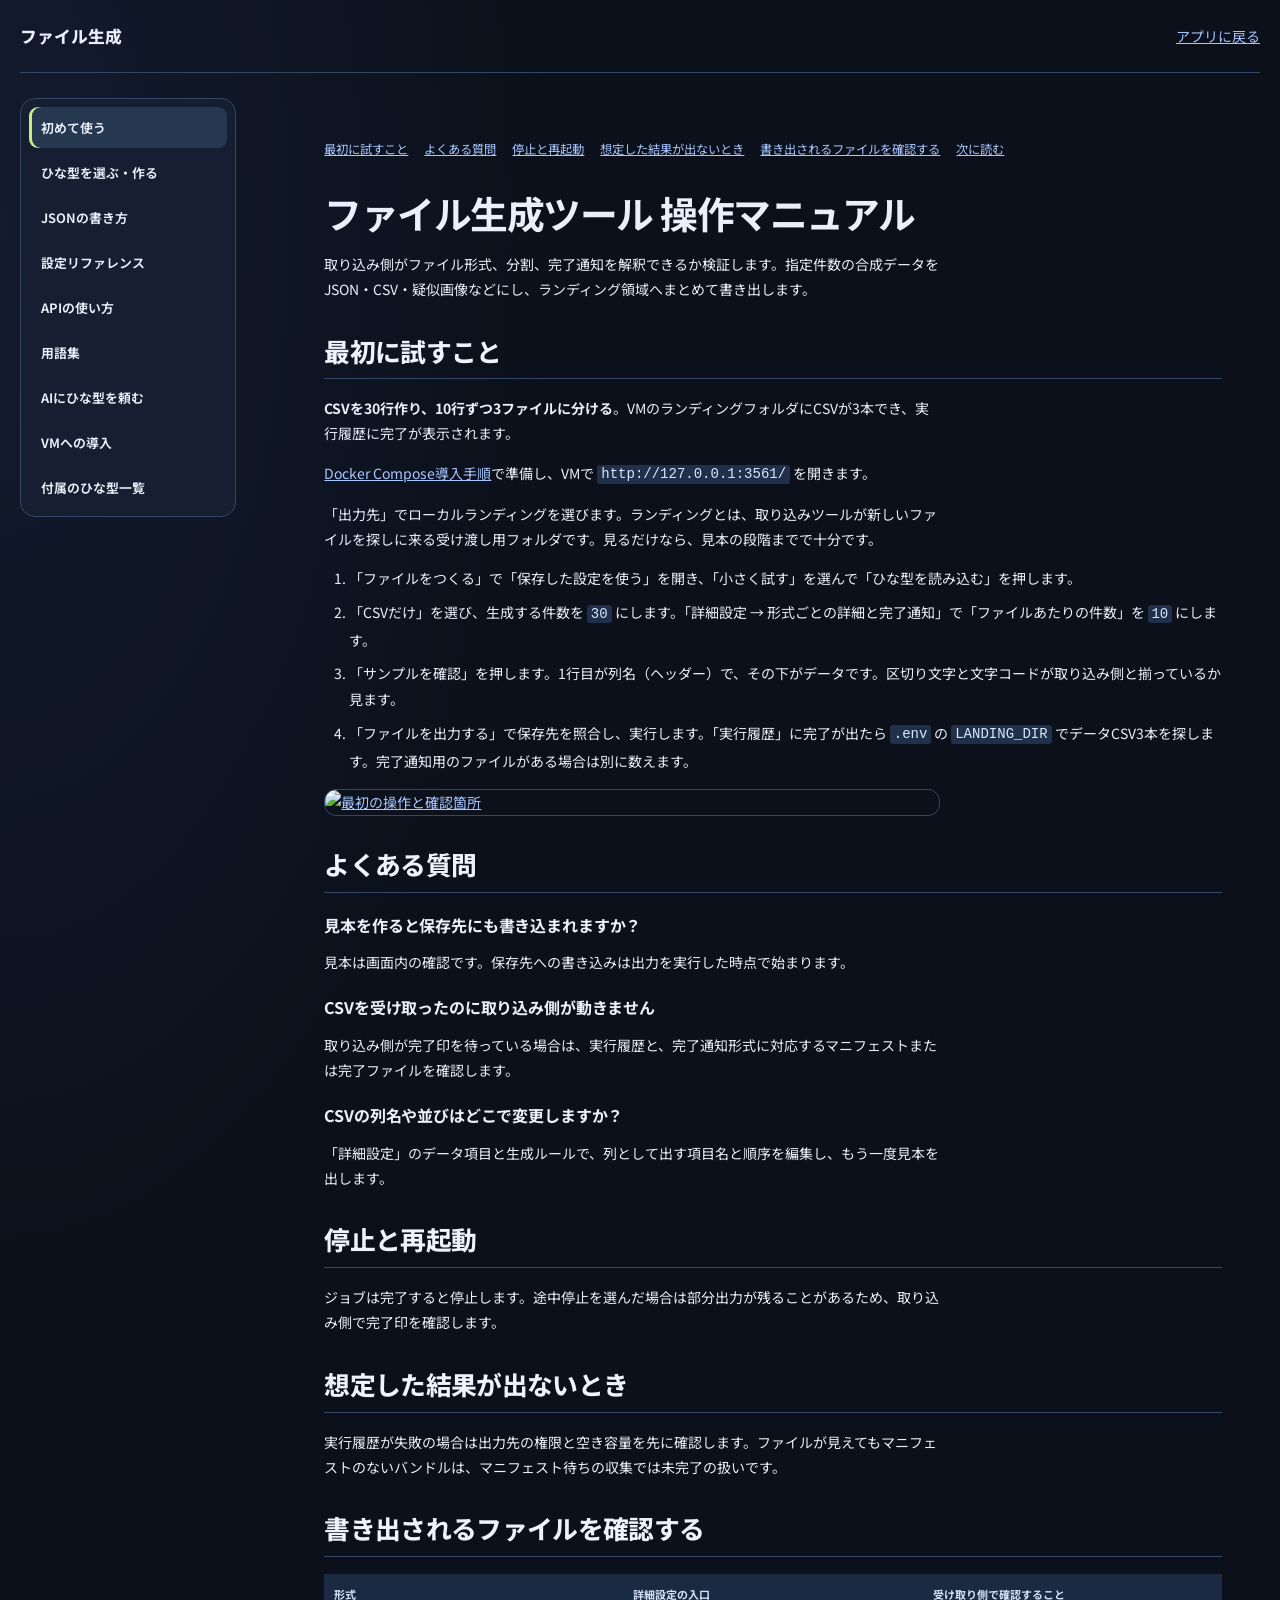
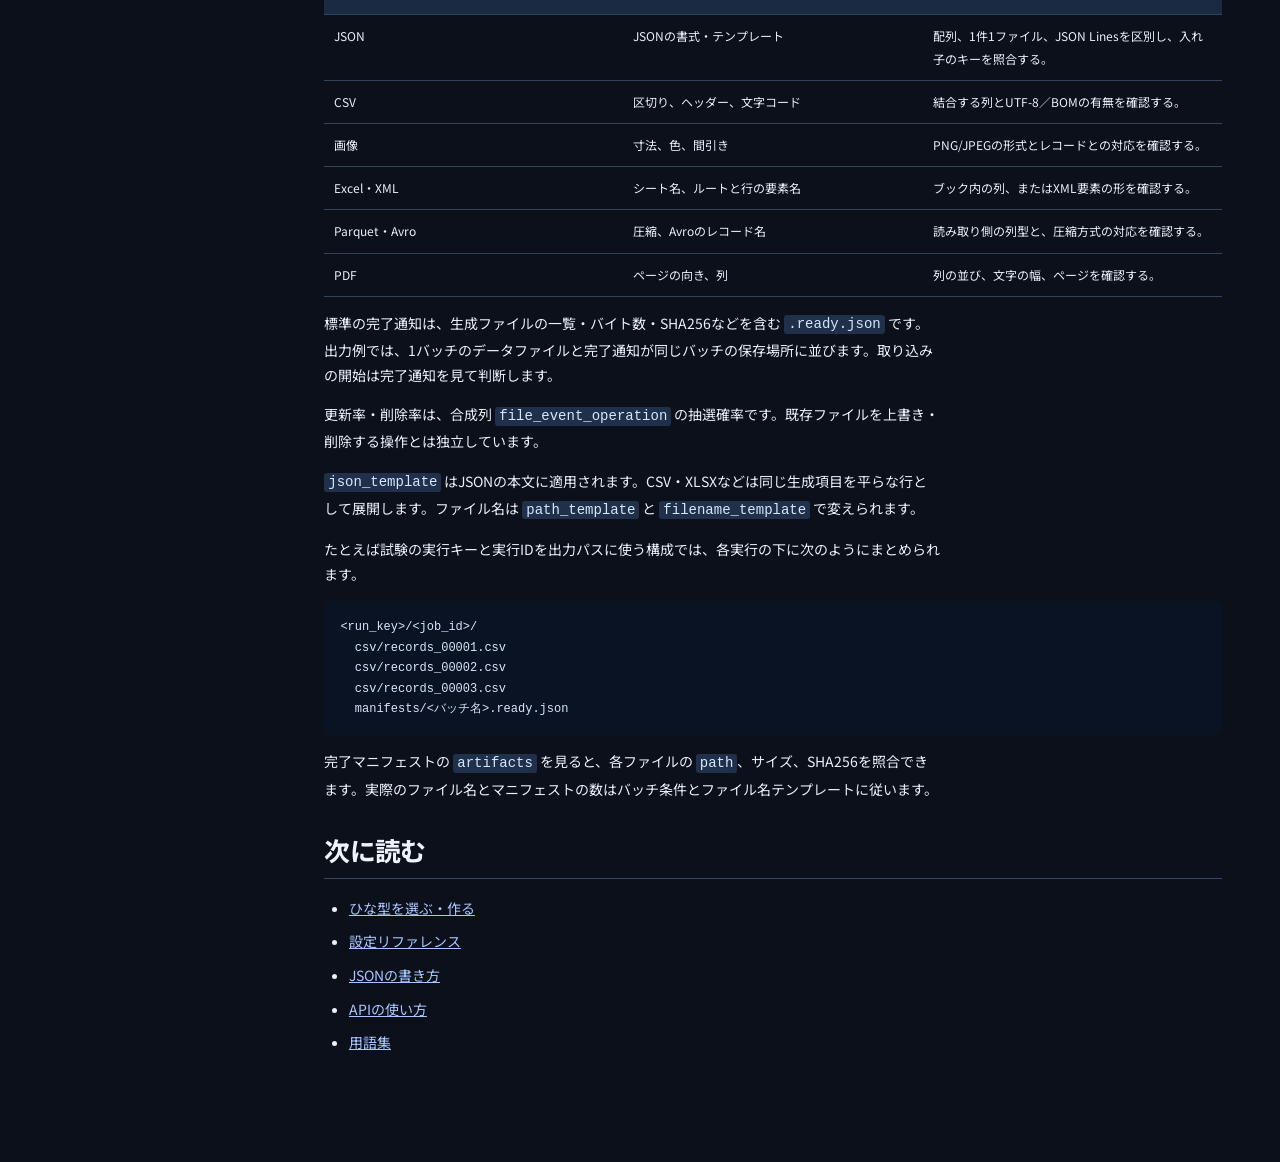
==== docs/help-site/index.html @ 58db609e "Improve product documentation, validation and operations" ====
<!doctype html>
<html lang="ja">
<head>
  <meta charset="utf-8">
  <meta name="viewport" content="width=device-width, initial-scale=1">
  <title>初めて使う | ファイル生成</title>
  <link rel="stylesheet" href="/static/style.css">
  <link rel="stylesheet" href="/static/help.css">
  <script src="/static/help.js" defer></script>
</head>
<body class="help-page">
  <a class="help-skip" href="#help-content">本文へ移動</a>
  <div class="help-top">
    <a class="help-home" href="/">ファイル生成</a>
    <a href="/">アプリに戻る</a>
  </div>
  <div class="help-layout">
    <nav class="help-nav" aria-label="ヘルプ"><a href="/help/index.html" aria-current="page">初めて使う</a><a href="/help/presets.html">ひな型を選ぶ・作る</a><a href="/help/templates.html">JSONの書き方</a><a href="/help/settings.html">設定リファレンス</a><a href="/help/api.html">APIの使い方</a><a href="/help/glossary.html">用語集</a><a href="/help/ai.html">AIにひな型を頼む</a><a href="/help/install.html">VMへの導入</a><a href="/help/catalog.html">付属のひな型一覧</a></nav>
    <main class="help-content" id="help-content">
      <nav class="help-outline" aria-label="このページ"><a href="#最初に試すこと">最初に試すこと</a><a href="#よくある質問">よくある質問</a><a href="#停止と再起動">停止と再起動</a><a href="#想定した結果が出ないとき">想定した結果が出ないとき</a><a href="#書き出されるファイルを確認する">書き出されるファイルを確認する</a><a href="#次に読む">次に読む</a></nav>
      <article><h1>ファイル生成ツール 操作マニュアル</h1>
<p>取り込み側がファイル形式、分割、完了通知を解釈できるか検証します。指定件数の合成データをJSON・CSV・疑似画像などにし、ランディング領域へまとめて書き出します。</p>
<h2 id="最初に試すこと">最初に試すこと</h2>
<p><strong>CSVを30行作り、10行ずつ3ファイルに分ける</strong>。VMのランディングフォルダにCSVが3本でき、実行履歴に完了が表示されます。</p>
<p><a href="/help/install.html">Docker Compose導入手順</a>で準備し、VMで <code>http://127.0.0.1:3561/</code> を開きます。</p>
<p>「出力先」でローカルランディングを選びます。ランディングとは、取り込みツールが新しいファイルを探しに来る受け渡し用フォルダです。見るだけなら、見本の段階までで十分です。</p>
<ol>
<li>「ファイルをつくる」で「保存した設定を使う」を開き、「小さく試す」を選んで「ひな型を読み込む」を押します。</li>
<li>「CSVだけ」を選び、生成する件数を <code>30</code> にします。「詳細設定 → 形式ごとの詳細と完了通知」で「ファイルあたりの件数」を <code>10</code> にします。</li>
<li>「サンプルを確認」を押します。1行目が列名（ヘッダー）で、その下がデータです。区切り文字と文字コードが取り込み側と揃っているか見ます。</li>
<li>「ファイルを出力する」で保存先を照合し、実行します。「実行履歴」に完了が出たら <code>.env</code> の <code>LANDING_DIR</code> でデータCSV3本を探します。完了通知用のファイルがある場合は別に数えます。</li>
</ol>
<p><a href="/help/images/operation-guide.png"><img src="/help/images/operation-guide.png" alt="最初の操作と確認箇所" loading="lazy" /></a></p>
<h2 id="よくある質問">よくある質問</h2>
<h3 id="見本を作ると保存先にも書き込まれますか">見本を作ると保存先にも書き込まれますか？</h3>
<p>見本は画面内の確認です。保存先への書き込みは出力を実行した時点で始まります。</p>
<h3 id="csvを受け取ったのに取り込み側が動きません">CSVを受け取ったのに取り込み側が動きません</h3>
<p>取り込み側が完了印を待っている場合は、実行履歴と、完了通知形式に対応するマニフェストまたは完了ファイルを確認します。</p>
<h3 id="csvの列名や並びはどこで変更しますか">CSVの列名や並びはどこで変更しますか？</h3>
<p>「詳細設定」のデータ項目と生成ルールで、列として出す項目名と順序を編集し、もう一度見本を出します。</p>
<h2 id="停止と再起動">停止と再起動</h2>
<p>ジョブは完了すると停止します。途中停止を選んだ場合は部分出力が残ることがあるため、取り込み側で完了印を確認します。</p>
<h2 id="想定した結果が出ないとき">想定した結果が出ないとき</h2>
<p>実行履歴が失敗の場合は出力先の権限と空き容量を先に確認します。ファイルが見えてもマニフェストのないバンドルは、マニフェスト待ちの収集では未完了の扱いです。</p>
<h2 id="書き出されるファイルを確認する">書き出されるファイルを確認する</h2>
<table>
<thead>
<tr>
<th>形式</th>
<th>詳細設定の入口</th>
<th>受け取り側で確認すること</th>
</tr>
</thead>
<tbody>
<tr>
<td>JSON</td>
<td>JSONの書式・テンプレート</td>
<td>配列、1件1ファイル、JSON Linesを区別し、入れ子のキーを照合する。</td>
</tr>
<tr>
<td>CSV</td>
<td>区切り、ヘッダー、文字コード</td>
<td>結合する列とUTF-8／BOMの有無を確認する。</td>
</tr>
<tr>
<td>画像</td>
<td>寸法、色、間引き</td>
<td>PNG/JPEGの形式とレコードとの対応を確認する。</td>
</tr>
<tr>
<td>Excel・XML</td>
<td>シート名、ルートと行の要素名</td>
<td>ブック内の列、またはXML要素の形を確認する。</td>
</tr>
<tr>
<td>Parquet・Avro</td>
<td>圧縮、Avroのレコード名</td>
<td>読み取り側の列型と、圧縮方式の対応を確認する。</td>
</tr>
<tr>
<td>PDF</td>
<td>ページの向き、列</td>
<td>列の並び、文字の幅、ページを確認する。</td>
</tr>
</tbody>
</table>
<p>標準の完了通知は、生成ファイルの一覧・バイト数・SHA256などを含む <code>.ready.json</code> です。出力例では、1バッチのデータファイルと完了通知が同じバッチの保存場所に並びます。取り込みの開始は完了通知を見て判断します。</p>
<p>更新率・削除率は、合成列 <code>file_event_operation</code> の抽選確率です。既存ファイルを上書き・削除する操作とは独立しています。</p>
<p><code>json_template</code> はJSONの本文に適用されます。CSV・XLSXなどは同じ生成項目を平らな行として展開します。ファイル名は <code>path_template</code> と <code>filename_template</code> で変えられます。</p>
<p>たとえば試験の実行キーと実行IDを出力パスに使う構成では、各実行の下に次のようにまとめられます。</p>
<pre><code class="language-text">&lt;run_key&gt;/&lt;job_id&gt;/
  csv/records_00001.csv
  csv/records_00002.csv
  csv/records_00003.csv
  manifests/&lt;バッチ名&gt;.ready.json
</code></pre>
<p>完了マニフェストの <code>artifacts</code> を見ると、各ファイルの <code>path</code>、サイズ、SHA256を照合できます。実際のファイル名とマニフェストの数はバッチ条件とファイル名テンプレートに従います。</p>
<h2 id="次に読む">次に読む</h2>
<ul>
<li><a href="/help/presets.html">ひな型を選ぶ・作る</a></li>
<li><a href="/help/settings.html">設定リファレンス</a></li>
<li><a href="/help/templates.html">JSONの書き方</a></li>
<li><a href="/help/api.html">APIの使い方</a></li>
<li><a href="/help/glossary.html">用語集</a></li>
</ul>
</article>
    </main>
  </div>
</body>
</html>
---- static/style.css ----
@font-face {
  font-family: "Noto Sans JP";
  src: url("/static/fonts/noto-sans-jp-all.woff2") format("woff2");
  font-style: normal;
  font-weight: 100 900;
  font-display: swap;
}
@font-face {
  font-family: "Noto Sans JP";
  src: url("/static/fonts/noto-sans-jp-ui.woff2") format("woff2");
  font-style: normal;
  font-weight: 100 900;
  font-display: swap;
  unicode-range: U+0020-007E, U+00B5, U+00B7, U+00D7, U+2014, U+2026, U+2191-2193, U+3000-303F, U+3041-3096, U+3099-30FF, U+4E00, U+4E07, U+4E09-4E0B, U+4E0D-4E0E, U+4E21, U+4E26, U+4E2D, U+4E38, U+4E3B, U+4E71, U+4E86, U+4E88, U+4E8B-4E8C, U+4E92, U+4EA4, U+4EBA, U+4ECA, U+4ED5-4ED6, U+4ED8, U+4EE3, U+4EE5, U+4EEE, U+4EF6, U+4EFB, U+4F11, U+4F1D, U+4F34, U+4F3C, U+4F4D-4F4E, U+4F53, U+4F55, U+4F59, U+4F5C, U+4F7F, U+4F8B, U+4F9B, U+4F9D, U+4FA1, U+4FC2, U+4FDD, U+4FE1, U+500B, U+500D, U+5019, U+5024, U+504F, U+505C, U+5065, U+5074, U+507D, U+5099, U+50B7, U+50BE, U+50CD, U+50CF, U+5104, U+512A, U+5143, U+5148, U+5165, U+5168, U+516C, U+5171, U+5177, U+5185, U+518D, U+5199, U+51AA, U+51E6, U+51FA, U+5206-5207, U+5217, U+521D, U+5224-5225, U+5229, U+5230, U+5236, U+523B, U+5247, U+524A, U+524D, U+526F, U+5272, U+529B, U+529F-52A0, U+52A9, U+52B9, U+52D5, U+52D9, U+52DD, U+5305, U+5316, U+533A, U+533F, U+534A, U+5354, U+5358, U+5370, U+5373, U+5378, U+539F, U+53B3, U+53BB, U+53C2, U+53CA, U+53CD-53CE, U+53D6-53D7, U+53E3-53E4, U+53EF-53F0, U+53F3, U+53F7, U+5404, U+5408, U+540C-540D, U+5411, U+5426, U+542B, U+544A, U+5468, U+5473, U+547C-547D, U+548C, U+54C1, U+554F, U+5668, U+56DB, U+56DE, U+56F2-56F3, U+56FA, U+5727-5728, U+5730, U+5747, U+5766, U+578B, U+57CB, U+57DF, U+57FA, U+5831, U+5834, U+5883, U+5897, U+58CA, U+58F2, U+5909, U+5916, U+591A, U+5927, U+5931, U+5951, U+5968, U+59A5, U+59A8, U+59CB, U+59D4, U+5B50, U+5B57-5B58, U+5B88-5B89, U+5B8C, U+5B9A-5B9B, U+5B9F, U+5BA3, U+5BB3, U+5BB9, U+5BC4, U+5BC6, U+5BF8, U+5BFE-5BFF, U+5C02, U+5C0A, U+5C0E-5C0F, U+5C11, U+5C3E, U+5C4A, U+5C55, U+5C5E, U+5C64-5C65, U+5C90, U+5D29, U+5DE1, U+5DE5-5DE6, U+5DE8, U+5DEE, U+5DF1, U+5DFB, U+5E03, U+5E0C, U+5E2F-5E30, U+5E38, U+5E45, U+5E73-5E74, U+5E8F, U+5E95, U+5EA6-5EA7, U+5EAB, U+5EC3, U+5EF6, U+5F0F, U+5F15, U+5F27, U+5F35, U+5F37, U+5F53, U+5F62, U+5F71, U+5F85, U+5F8C, U+5F90, U+5F93, U+5F97, U+5FA1, U+5FA9, U+5FC3, U+5FC5, U+5FDC, U+6027, U+60C5, U+60F3, U+610F, U+614B, U+61B6, U+6210, U+623B, U+6240, U+624B, U+6271, U+627F-6280, U+6291, U+6295, U+6298, U+629E, U+62BC-62BD, U+62C5, U+62D2, U+62E0-62E1, U+62EC, U+6301, U+6307, U+6319, U+632F, U+633F, U+6357, U+6368, U+6392, U+639B, U+63A1-63A2, U+63A5, U+63A8, U+63C3, U+63CF-63D0, U+63DB, U+63E1, U+63F4, U+640D, U+643A, U+6442, U+64CD, U+64EC, U+652F, U+6539, U+653E, U+6557, U+6563, U+6570, U+6574, U+6587, U+659C, U+65AD, U+65B0, U+65B9, U+65BD, U+65E2, U+65E5, U+65E7, U+6607, U+660E, U+6620, U+6642, U+666F, U+6697, U+66F4, U+66F8, U+66FF-6700, U+6709, U+671B, U+671F, U+672A-672C, U+675F, U+6761, U+6765, U+6790, U+679A, U+679C, U+67A0, U+67B6, U+67FB, U+6821, U+683C, U+6841, U+6848, U+68B1, U+68DA, U+691C, U+696D, U+69CB, U+69D8, U+6A19, U+6A21, U+6A29-6A2A, U+6A5F, U+6B04, U+6B20-6B21, U+6B62-6B63, U+6B69, U+6B74, U+6B8A-6B8B, U+6BB5, U+6BCD-6BCE, U+6BD4, U+6C0F, U+6C17, U+6C38, U+6C42, U+6C4E, U+6C7A, U+6CBF, U+6CC1, U+6CD5, U+6CE2, U+6CE8, U+6D3E, U+6D41, U+6D6E, U+6D88, U+6DF1, U+6DF7, U+6DFB, U+6E08-6E09, U+6E21, U+6E29, U+6E2C, U+6E80, U+6E90, U+6E96, U+6EDE, U+6F0F, U+6F14, U+70B9, U+7121, U+7167, U+71B1, U+7247-7248, U+7269, U+7279, U+72B6, U+72EC, U+7336, U+7387, U+73FE, U+7406, U+74B0, U+751F, U+7523, U+7528, U+7531, U+753B, U+754C, U+7559, U+7565, U+756A, U+7570, U+758E, U+7591, U+767A-767B, U+767D, U+7684, U+76BF, U+76E3-76E4, U+76EE, U+76F4, U+76F8, U+76FE, U+7701, U+771F, U+7740, U+77AC, U+77DB, U+77E5, U+77ED, U+7834, U+78BA, U+793A, U+7968, U+7981, U+79D2, U+79D8, U+79F0, U+79FB, U+7A0B, U+7A0E, U+7A2E, U+7A3C, U+7A4D, U+7A7A, U+7A81, U+7A93, U+7ACB, U+7AEF, U+7AF6, U+7B26, U+7B2C, U+7B49, U+7B54, U+7B87, U+7B97, U+7BA1, U+7BC0, U+7BC4, U+7BC9, U+7C21, U+7C8B, U+7C92, U+7CBE, U+7CFB, U+7D04, U+7D0B, U+7D0D, U+7D14, U+7D20, U+7D22, U+7D2F-7D30, U+7D42, U+7D44, U+7D4C, U+7D50, U+7D5E, U+7D61, U+7D71, U+7D76, U+7D99-7D9A, U+7DAD, U+7DCF, U+7DD2, U+7DDA, U+7DE8-7DE9, U+7E1B, U+7E26, U+7E2E, U+7E3E, U+7E70, U+7F6E, U+7F72, U+7FA4, U+7FA9, U+8005, U+80A2, U+80CC, U+80FD, U+8108, U+81EA, U+81F4, U+822C, U+826F, U+8272, U+82F1, U+8377, U+843D, U+884C, U+8853, U+885D, U+8868, U+88C5, U+88D5, U+88DC, U+88FD, U+8907, U+8981, U+898B, U+898F, U+8996, U+89A7, U+89AA, U+89B3, U+89E3, U+89E6, U+8A00, U+8A08, U+8A18, U+8A2D, U+8A31, U+8A33, U+8A3C, U+8A55, U+8A66, U+8A70, U+8A72-8A73, U+8A8D, U+8A9E, U+8AA4, U+8AAC-8AAD, U+8ABF, U+8ACB, U+8AD6, U+8B58, U+8B66, U+8B72, U+8B77, U+8C61, U+8CA0, U+8CA8, U+8CB8, U+8CBC, U+8CC7, U+8CEA, U+8CFC, U+8D64, U+8D70, U+8D77, U+8D85, U+8D8A, U+8DB3, U+8DE1, U+8DEF, U+8EE2, U+8EF8, U+8EFD, U+8F03, U+8F09, U+8F9E, U+8FBA, U+8FBC, U+8FBF, U+8FC2, U+8FD1, U+8FD4, U+8FF0, U+8FFD, U+9001, U+9006, U+9010, U+9014, U+901A, U+901F-9020, U+9023, U+9032, U+9045, U+904E, U+9054-9055, U+9069, U+9077-9078, U+907F, U+90E8, U+914D, U+91C8, U+91CD, U+91CF, U+91D1, U+91DD, U+9332, U+9375, U+9396, U+9577, U+9580, U+9589, U+958B, U+9593, U+95A2, U+95B2, U+95BE, U+9632, U+964D, U+9650, U+9664-9665, U+968E, U+9694, U+969B-969C, U+96A0, U+96A3, U+96C6, U+96E2, U+9732, U+9752, U+9759, U+975E, U+9762, U+97FF, U+9805-9806, U+9808, U+9818, U+982D, U+983B-983C, U+984D, U+985E, U+98DB, U+98DF, U+9A13, U+9AA8, U+9AD8, U+9ED9, U+FF01-FF9F, U+FFA1-FFBE, U+FFC2-FFC7, U+FFCA-FFCF, U+FFD2-FFD7, U+FFDA-FFDC, U+FFE0-FFE6, U+FFE8-FFEE;
}
:root {
  color-scheme: dark;
  --bg: #10171d;
  --panel: #17232c;
  --panel2: #1d2c36;
  --line: #30434f;
  --ink: #e8f0f2;
  --muted: #9dafbb;
  --accent: #72dec7;
  --warn: #f7c783;
  font-family: "Noto Sans JP", "Hiragino Sans", "Yu Gothic", "Meiryo", "Noto Sans CJK JP", sans-serif;
  font-size: 14px;
}
* {
  box-sizing: border-box;
}
body {
  margin: 0;
  background: var(--bg);
  color: var(--ink);
}
header {
  padding: 30px 4vw 26px;
  border-bottom: 1px solid var(--line);
  display: flex;
  justify-content: space-between;
  align-items: center;
  background: radial-gradient(ellipse at 85% 0, #20473e88, transparent 60%);
}
h1 {
  font-size: 28px;
  letter-spacing: -0.04em;
  margin: 8px 0;
}
h2 {
  font-size: 23px;
  margin: 6px 0;
}
h3 {
  font-size: 17px;
  margin: 0 0 14px;
}
p {
  line-height: 1.8;
}
.eyebrow {
  font-size: 10px;
  letter-spacing: 0.16em;
  color: var(--accent);
  font-weight: 700;
}
.version {
  margin-left: 12px;
  color: var(--muted);
}
header p {
  margin: 0;
  color: var(--muted);
}
.layout {
  display: grid;
  grid-template-columns: 222px minmax(0, 1fr);
  max-width: 1500px;
  margin: auto;
}
aside {
  padding: 30px 18px;
  border-right: 1px solid var(--line);
}
nav {
  display: grid;
  gap: 8px;
}
.nav {
  display: flex;
  gap: 12px;
  padding: 14px;
  text-align: left;
  border: 1px solid transparent;
  background: none;
  color: var(--muted);
  font-size: 11px;
}
.nav span {
  font-size: 13px;
}
.nav.active {
  background: var(--panel2);
  border-color: var(--line);
  color: var(--accent);
}
.aside-note {
  border-top: 1px solid var(--line);
  margin-top: 30px;
  padding: 24px 10px;
  color: var(--muted);
  font-size: 12px;
}
#contextHelp {
  color: var(--ink);
  border-left: 2px solid var(--accent);
  padding-left: 12px;
  overflow-wrap: anywhere;
}
main {
  padding: 30px clamp(16px, 3vw, 42px);
  min-width: 0;
}
.section-head {
  display: flex;
  justify-content: space-between;
  align-items: center;
  gap: 16px;
  margin-bottom: 20px;
}
.card {
  padding: 22px;
  background: var(--panel);
  border: 1px solid var(--line);
  border-radius: 12px;
  margin-bottom: 18px;
}
.grid {
  display: grid;
  grid-template-columns: repeat(auto-fit, minmax(min(230px, 100%), 1fr));
  gap: 18px;
}
.control {
  min-width: 0;
}
label,
.field-label {
  display: block;
  font-size: 12px;
  font-weight: 500;
  color: #c7d6dc;
}
input,
select,
textarea {
  width: 100%;
  border: 1px solid var(--line);
  border-radius: 6px;
  background: #0e1a23;
  color: var(--ink);
  padding: 11px;
  margin-top: 8px;
  font: inherit;
  font-size: 13px;
  min-width: 0;
}
input[type="checkbox"] {
  width: 18px;
  height: 18px;
  margin: 0 8px 0 0;
  accent-color: var(--accent);
  vertical-align: middle;
}
input[type="file"] {
  padding: 8px;
}
textarea {
  resize: vertical;
  line-height: 1.6;
  font-family: ui-monospace, SFMono-Regular, Consolas, "Noto Sans JP", "Yu Gothic", "Noto Sans CJK JP", monospace;
}
input:focus,
select:focus,
textarea:focus,
button:focus-visible,
.help:focus {
  outline: 2px solid var(--accent);
  outline-offset: 2px;
}
input:invalid,
textarea:invalid {
  border-color: #da826c;
}
button {
  cursor: pointer;
  background: var(--panel2);
  border: 1px solid var(--line);
  border-radius: 7px;
  color: var(--ink);
  padding: 10px 14px;
  font: inherit;
  font-size: 12px;
  white-space: normal;
}
button:hover {
  border-color: var(--accent);
  color: var(--accent);
}
button:disabled {
  opacity: 0.45;
  cursor: wait;
}
.primary {
  background: var(--accent);
  color: #0f2923;
  font-weight: 700;
  border-color: var(--accent);
  padding: 12px 22px;
}
.primary:hover {
  background: #a6f4e3;
  color: #0f2923;
}
.secondary {
  border-color: var(--accent);
  color: var(--accent);
}
.ghost {
  background: transparent;
  color: var(--muted);
}
.danger {
  color: #ffa58e;
}
.toolbar,
.actionbar {
  display: flex;
  align-items: end;
  gap: 12px;
  flex-wrap: wrap;
}
.actionbar {
  margin: 20px 0;
  align-items: center;
}
.toolbar .compact {
  min-width: 220px;
  flex: 1;
}
.toolbar select {
  margin-top: 5px;
}
.toolbar label {
  flex: 1;
  min-width: 150px;
}
.muted {
  color: var(--muted);
  font-size: 12px;
  line-height: 1.7;
}
.intro {
  color: var(--muted);
  margin-top: -8px;
}
.badge {
  display: inline-block;
  background: #264338;
  color: var(--accent);
  border: 1px solid #3c6353;
  border-radius: 24px;
  font-size: 10px;
  padding: 5px 10px;
  white-space: nowrap;
}
.tab {
  display: none;
}
.tab.active {
  display: block;
}
.help {
  display: inline-flex;
  align-items: center;
  justify-content: center;
  border: 1px solid #5c7482;
  color: var(--muted);
  width: 16px;
  height: 16px;
  border-radius: 50%;
  font-size: 10px;
  margin-left: 6px;
  cursor: help;
}
.hint {
  position: relative;
}
.hint:hover > .field-label,
.hint:hover > label {
  color: var(--accent);
}
#tooltip {
  position: fixed;
  z-index: 1000;
  background: #e0f2ec;
  color: #17362d;
  border: 1px solid var(--accent);
  padding: 15px 17px;
  border-radius: 9px;
  box-shadow: 0 8px 40px #0008;
  max-width: min(390px, calc(100vw - 24px));
  font-size: 12px;
  line-height: 1.8;
  white-space: pre-wrap;
  overflow-wrap: anywhere;
  pointer-events: none;
}
details > summary {
  cursor: pointer;
  color: #d6e5e9;
  font-weight: 600;
  font-size: 13px;
  line-height: 1.8;
}
details[open] > summary {
  margin-bottom: 20px;
}
.subsection {
  grid-column: 1/-1;
  border-top: 1px solid var(--line);
  padding-top: 18px;
}
.field-card {
  border: 1px solid var(--line);
  border-radius: 8px;
  padding: 16px;
  margin-bottom: 12px;
  background: #121e27;
}
.field-head {
  display: grid;
  grid-template-columns: 1.2fr 1fr 1.25fr auto;
  gap: 12px;
  align-items: end;
  margin-bottom: 14px;
}
.field-actions {
  display: flex;
  gap: 5px;
  padding-bottom: 2px;
}
.field-actions button {
  padding: 9px;
}
.field-list {
  margin-top: 18px;
}
.json-hint {
  font-size: 10px;
  color: var(--muted);
  margin-top: 5px;
}
.checklabel {
  display: flex;
  align-items: center;
  margin: 12px 0;
  font-size: 12px;
}
.profile-list {
  display: grid;
  grid-template-columns: repeat(auto-fill, minmax(220px, 1fr));
  gap: 12px;
  margin-bottom: 20px;
}
.profile {
  padding: 15px;
  display: flex;
  flex-direction: column;
  gap: 10px;
  text-align: left;
}
.profile.active {
  border-color: var(--accent);
  background: #203930;
}
pre {
  font-size: 12px;
  line-height: 1.7;
  white-space: pre-wrap;
  overflow-wrap: anywhere;
  max-height: 500px;
  overflow: auto;
  background: #0c161e;
  border-radius: 6px;
  padding: 16px;
}
.code {
  font-size: 12px;
  tab-size: 2;
}
.table-scroll {
  overflow: auto;
  max-height: 350px;
}
table {
  border-collapse: collapse;
  width: 100%;
  font-size: 12px;
}
th,
td {
  text-align: left;
  padding: 10px;
  border-bottom: 1px solid var(--line);
  white-space: nowrap;
  max-width: 360px;
  overflow: hidden;
  text-overflow: ellipsis;
}
th {
  color: var(--accent);
  font-size: 11px;
}
#notice:not(:empty) {
  border: 1px solid #527167;
  background: #1c352c;
  color: #b5f6dc;
  border-radius: 8px;
  padding: 14px;
  margin-bottom: 20px;
  white-space: pre-wrap;
  overflow-wrap: anywhere;
}
#notice.error {
  border-color: #a36b56;
  background: #39291f;
  color: #ffbf9f;
}
.job-progress {
  height: 6px;
  background: #0b171d;
  border-radius: 6px;
  overflow: hidden;
  margin: 14px 0;
}
.job-progress > div {
  height: 100%;
  background: var(--accent);
}
.stats {
  display: flex;
  gap: 30px;
  flex-wrap: wrap;
}
.stats b {
  display: block;
  font-size: 24px;
  color: var(--accent);
  margin-top: 5px;
}
.note {
  color: var(--muted);
  font-size: 12px;
  line-height: 1.8;
}
footer {
  border-top: 1px solid var(--line);
  padding: 18px 4vw;
  color: var(--muted);
  font-size: 11px;
}
#secretState {
  overflow-wrap: anywhere;
}
[hidden] {
  display: none !important;
}
@media (min-width: 1100px) {
  .grid {
    grid-template-columns: repeat(3, minmax(0, 1fr));
  }
}
@media (max-width: 760px) {
  header {
    padding: 20px;
  }
  h1 {
    font-size: 23px;
  }
  .layout {
    display: block;
  }
  aside {
    padding: 12px 16px;
    border-right: 0;
    border-bottom: 1px solid var(--line);
  }
  nav {
    display: flex;
    overflow-x: auto;
  }
  .nav {
    padding: 10px;
    flex-shrink: 0;
  }
  .nav span {
    font-size: 11px;
  }
  .aside-note {
    display: none;
  }
  main {
    padding: 22px 16px;
  }
  .section-head {
    align-items: start;
  }
  .section-head > .muted {
    display: none;
  }
  .card {
    padding: 16px;
  }
  .field-head {
    grid-template-columns: 1fr 1fr;
  }
  .field-head > .control:first-child {
    grid-column: 1/-1;
  }
  .field-actions {
    grid-column: 1/-1;
  }
  .toolbar {
    align-items: center;
  }
  .toolbar .compact {
    min-width: 150px;
  }
  .actionbar .muted {
    width: 100%;
  }
}

#presetDetails {
  white-space: pre-wrap;
  border-left: 2px solid var(--accent);
  padding: 10px 18px;
  line-height: 1.9;
  background: var(--panel);
  border-radius: 6px;
}

/* 初回の出力と複数形式の選択を、狭い画面でも見失わない。 */
.quickstart {
  display: flex;
  flex-wrap: wrap;
  align-items: center;
  justify-content: space-between;
  gap: 1rem;
}
.quickstart p { margin-bottom: 0; }
.format-option {
  display: flex;
  flex-direction: row;
  align-items: center;
  gap: .5rem;
}
.format-option input { width: auto; }
#runEditor details details { margin-top: .75rem; }
#previewPanel { margin-top: 1rem; }


/* 形式ごとのチェックと単独選択を隣り合わせに置く。 */
.format-choices { grid-template-columns: repeat(auto-fit, minmax(10rem, 1fr)); }
.format-card {
  display: flex;
  flex-direction: column;
  gap: .5rem;
  padding: .75rem;
  border: 1px solid var(--line);
  border-radius: .5rem;
}
.format-preview { margin-top: .75rem; }
.format-preview h5 { margin-bottom: .25rem; }

.advanced-stack.grid {
  display: block;
}
.advanced-stack > .card {
  margin-bottom: 10px;
}
.advanced-stack > .card:last-child {
  margin-bottom: 0;
}

@media (max-width: 520px) {
  nav {
    display: grid;
    grid-template-columns: repeat(2, minmax(0, 1fr));
  }
  .nav {
    min-width: 0;
    white-space: normal;
  }
}

header {
  gap: 16px;
}
header > div {
  min-width: 0;
}
header > .badge {
  flex-shrink: 0;
}
.nav {
  min-height: 44px;
  font-size: 13px;
  align-items: center;
}
#generate button,
#generate summary {
  min-height: 40px;
}
#generate summary {
  padding-block: 8px;
  line-height: 1.6;
}
#generate summary:focus-visible,
#generate .table-scroll:focus-visible {
  outline: 2px solid var(--accent);
  outline-offset: 3px;
}
.preview-step {
  border-color: #49766e;
  background: linear-gradient(120deg, #1a2e33, var(--panel) 60%);
}
.preview-step h3 {
  margin-bottom: 6px;
}
.preview-step .muted {
  margin-top: 0;
}
.run-step .actionbar {
  margin: 12px 0;
}
@media (max-width: 520px) {
  header {
    flex-direction: column;
    align-items: flex-start;
    gap: 10px;
  }
  #generate .toolbar > label {
    flex-basis: 100%;
  }
}

.file-basics {
  display: grid;
  grid-template-columns: repeat(auto-fit, minmax(min(100%, 18rem), 1fr));
  gap: 16px;
  margin-bottom: 18px;
}
.file-basics > .card {
  margin-bottom: 0;
}
.file-basics .grid {
  grid-template-columns: minmax(0, 1fr);
}

.preset-scenario {
  margin: 12px 0;
  padding: 10px 12px;
  border-left: 2px solid var(--accent);
  border-radius: 4px;
  background: var(--panel2);
  overflow-wrap: anywhere;
}
.preset-scenario p {
  margin: 4px 0 0;
  white-space: pre-wrap;
}

#presetMetadata {
  margin-bottom: 18px;
}
#presetMetadata > label,
#presetMetadata > button {
  margin-top: 12px;
}

.preset-metadata-fields {
  display: grid;
  grid-template-columns: repeat(auto-fit, minmax(min(250px, 100%), 1fr));
  gap: 12px 18px;
}

/* ひな型カタログとプレビュー比較 */
#comparison[hidden],
#comparison [hidden] {
  display: none;
}
.comparison-controls,
.comparison-actions,
.comparison-selection {
  display: flex;
  flex-wrap: wrap;
  align-items: center;
  gap: 8px 12px;
}
.comparison-search {
  flex: 1 1 230px;
  min-width: 0;
}
.comparison-check {
  display: inline-flex;
  align-items: center;
  gap: 8px;
}
.comparison-check input,
.comparison-catalog input {
  width: auto;
  min-width: 1rem;
  flex: 0 0 auto;
  accent-color: #76dacc;
}
.comparison-catalog,
.comparison-selection {
  list-style: none;
  margin: 8px 0 14px;
  padding: 0;
}
.comparison-catalog {
  max-height: 23rem;
  overflow: auto;
  scrollbar-gutter: stable;
}
.comparison-catalog > li {
  display: flex;
  flex-wrap: wrap;
  align-items: flex-start;
  gap: 8px 12px;
  border-top: 1px solid var(--line, #37525f);
  padding: 10px 2px;
  overflow-wrap: anywhere;
}
.comparison-catalog label {
  flex: 1 1 230px;
  display: flex;
  align-items: flex-start;
  gap: 8px;
  min-width: 0;
}
.comparison-catalog label > span {
  min-width: 0;
}
.comparison-catalog small,
.comparison-table small,
.comparison-scenario {
  display: block;
  color: var(--muted, #a9bcc7);
}
.comparison-scenario {
  margin-top: 4px;
}
.comparison-catalog button,
.comparison-actions button {
  max-width: 100%;
  white-space: normal;
}
.comparison-catalog button[aria-pressed="true"],
.comparison-selection li {
  border: 1px solid #66b4ac;
  border-radius: 8px;
  background: rgba(59, 178, 160, 0.15);
}
.comparison-selection li {
  padding: 4px 8px;
  overflow-wrap: anywhere;
  min-width: 0;
  max-width: 100%;
}
.comparison-table {
  overflow: auto;
  margin-top: 14px;
}
.comparison-table table {
  min-width: 480px;
}
.comparison-table th {
  min-width: 128px;
  overflow-wrap: anywhere;
}
.comparison-table .comparison-changed {
  background: rgba(59, 178, 160, 0.14);
}

/* 画面全体で使う余白・階層・操作状態 */
:root {
  --bg: #0b101a;
  --panel: #141d2d;
  --panel2: #1c2940;
  --line: #34435d;
  --ink: #edf2fc;
  --muted: #aebed5;
  --accent: #c4ef86;
  --warn: #ffd28b;
  --input: #0b1425;
  --focus: #c4ef86;
  --edge: rgba(168, 192, 239, .16);
  font-size: 14px;
  font-kerning: normal;
}
body {
  min-height: 100vh;
  background:
    radial-gradient(ellipse at 0% 8%, rgba(58, 83, 149, .16), transparent 40rem),
    var(--bg);
}
header {
  isolation: isolate;
  position: relative;
  min-height: 156px;
  padding: 28px max(4vw, calc((100vw - 1390px) / 2)) 30px;
  gap: 18px;
  background:
    radial-gradient(ellipse at 90% -45%, rgba(115, 150, 255, .35), transparent 62%),
    linear-gradient(112deg, #131e31, #11172a 63%, #1b2942);
  border-bottom-color: #455b7d;
}
header::before {
  content: "";
  position: absolute;
  z-index: -1;
  inset: 0 0 0 42%;
  background-image:
    linear-gradient(rgba(164, 191, 247, .09) 1px, transparent 1px),
    linear-gradient(90deg, rgba(164, 191, 247, .09) 1px, transparent 1px);
  background-size: 28px 28px;
  mask-image: linear-gradient(90deg, transparent, black);
  pointer-events: none;
}
header > div {
  min-width: 0;
}
header h1 {
  font-size: clamp(25px, 1.8vw + .8rem, 40px);
  line-height: 1.18;
  letter-spacing: -.025em;
  font-weight: 780;
  margin: 4px 0 12px;
  overflow-wrap: anywhere;
}
header p {
  max-width: 75ch;
  line-height: 1.65;
  font-size: 13px;
}
header > .badge {
  display: inline-flex;
  align-items: center;
  gap: 8px;
  padding: 7px 12px;
  border-radius: 99px;
  background: #0e192a;
  border-color: #486681;
  font-variant-numeric: tabular-nums;
}
header > .badge::before {
  content: "";
  width: 7px;
  height: 7px;
  border-radius: 50%;
  background: currentColor;
  flex: 0 0 auto;
}
.layout {
  max-width: 1460px;
  padding: 30px clamp(16px, 3.6vw, 44px) 68px;
  gap: clamp(18px, 2.8vw, 40px);
  grid-template-columns: 214px minmax(0, 1fr);
}
.layout > aside,
.layout > main {
  padding: 0;
  border-right: 0;
  min-width: 0;
}
.layout > aside > nav {
  gap: 4px;
  padding: 7px;
  min-width: 0;
  background: #101827;
  border: 1px solid var(--edge);
  border-radius: 16px;
  box-shadow: 0 8px 24px rgb(0 0 0 / .15);
}
nav .nav {
  position: relative;
  display: flex;
  justify-content: flex-start;
  align-items: center;
  min-height: 43px;
  min-width: 0;
  padding: 10px 12px;
  gap: 6px;
  border-radius: 10px;
  border-color: transparent;
  background: transparent;
  font-size: 13px;
  font-weight: 600;
  white-space: normal;
  overflow-wrap: anywhere;
}
nav .nav:hover {
  background: #1a2840;
}
nav .nav.active {
  background: linear-gradient(100deg, #2a3b55, #1e2b43);
  border-color: #4c6384;
  color: #eef4ff;
  padding-left: 18px;
}
nav .nav.active::before {
  content: "";
  position: absolute;
  left: 7px;
  width: 3px;
  height: 15px;
  border-radius: 3px;
  background: var(--accent);
}
.aside-note {
  margin-top: 18px;
  padding: 14px;
  border: 1px solid var(--edge);
  border-radius: 14px;
  color: var(--muted);
  background: #101827;
}
#contextHelp {
  margin-top: 14px;
  color: var(--muted);
  border-color: #7895d4;
}
main h2 {
  color: var(--ink);
  font-size: clamp(22px, 1.25vw + .7rem, 31px);
  line-height: 1.28;
  margin: 0 0 17px;
  letter-spacing: -.026em;
  font-weight: 760;
  overflow-wrap: anywhere;
}
main h3 {
  font-size: 16px;
  line-height: 1.4;
  font-weight: 720;
  letter-spacing: -.01em;
}
.card {
  padding: clamp(15px, 2.1vw, 25px);
  border: 1px solid var(--edge);
  border-radius: 16px;
  background: linear-gradient(155deg, #19263c, var(--panel) 60%);
  box-shadow: 0 10px 30px rgb(0 0 0 / .12);
}
label,
.field-label {
  color: #d7e2f4;
  font-size: 13px;
  line-height: 1.5;
  font-weight: 570;
}
input,
select,
textarea {
  border-color: #405370;
  border-radius: 9px;
  background-color: var(--input);
  color: var(--ink);
}
input:focus-visible,
select:focus-visible,
textarea:focus-visible,
summary:focus-visible,
button:focus-visible,
[tabindex="0"]:focus-visible {
  outline: 2px solid var(--focus);
  outline-offset: 3px;
}
button {
  border-radius: 9px;
  min-height: 40px;
  border-color: #485c7d;
  background-color: #1f2e47;
  color: #e4ecfc;
  font-weight: 620;
}
button:hover:not(:disabled) {
  border-color: #aac2e8;
}
button.primary {
  border-color: var(--accent);
  background: var(--accent);
  color: #182411;
  font-weight: 750;
}
button.primary:hover:not(:disabled) {
  border-color: #e8ffc7;
  background: #d9fbad;
  color: #111b0c;
}
button:disabled {
  opacity: .58;
}
.card .badge {
  background: #1c2b43;
  border-color: #465d81;
}
.preset-scenario {
  border-left: 3px solid #91aaff;
  background: #1d2c46;
}
.preview-step {
  background: linear-gradient(140deg, #253753, #152135 72%);
}
summary {
  color: #e4ecfc;
  overflow-wrap: anywhere;
}
.table-scroll,
.comparison-table {
  border: 1px solid var(--edge);
  border-radius: 10px;
}
th {
  color: #d3def2;
  background: #1b2a43;
}
pre,
.code {
  background: #0a1323;
  border-color: #344662;
  color: #d7e6fd;
  font-variant-numeric: tabular-nums;
}
.comparison-table .comparison-changed {
  background: rgba(163, 215, 109, .12);
}
.comparison-catalog button[aria-pressed="true"],
.comparison-selection li {
  border-color: #89ac65;
  background: rgba(171, 222, 120, .13);
}
@media (max-width: 760px) {
  header {
    min-height: 0;
    padding: 22px 4vw;
  }
  .layout {
    display: grid;
    grid-template-columns: minmax(0, 1fr);
    padding-top: 16px;
    gap: 20px;
  }
  .layout > aside > nav {
    display: grid;
    grid-template-columns: repeat(3, minmax(0, 1fr));
  }
  .layout > aside > nav > .nav {
    justify-content: flex-start;
    font-size: 12px;
  }
  .layout > aside > .aside-note {
    display: none;
  }
}
@media (max-width: 480px) {
  header {
    align-items: flex-start;
  }
  header p {
    font-size: 12px;
  }
  .layout > aside > nav {
    grid-template-columns: repeat(2, minmax(0, 1fr));
  }
}

@media (max-width: 980px) {
  .layout {
    grid-template-columns: minmax(0, 1fr);
    padding-top: 16px;
    gap: 20px;
  }
  .layout > aside > nav {
    display: grid;
    grid-template-columns: repeat(auto-fit, minmax(min(150px, 100%), 1fr));
  }
  .layout > aside > .aside-note {
    display: none;
  }
}
@media (max-width: 520px) {
  .section-head {
    flex-wrap: wrap;
    align-items: flex-start;
    gap: 10px 14px;
  }
  .section-head button {
    flex: 0 0 auto;
    max-width: 100%;
  }
  .layout > aside > nav {
    grid-template-columns: repeat(2, minmax(0, 1fr));
  }
  .layout > aside > nav > .nav {
    padding-inline: 8px;
    word-break: auto-phrase;
  }
  .layout > aside > nav > .nav.active {
    padding-left: 12px;
  }
  .layout > aside > nav > .nav.active::before {
    left: 4px;
  }
}
select {
  text-overflow: ellipsis;
}

@media (max-width: 980px) {
  .field-head {
    grid-template-columns: repeat(2, minmax(0, 1fr));
  }
  .field-head > :first-child,
  .field-head > .field-actions {
    grid-column: 1 / -1;
  }
  .field-head > .field-actions {
    flex-wrap: wrap;
  }
}
---- static/help.css ----
.help-page {
  min-width: 0;
  margin: 0;
  color: #e9f0fb;
}
.help-top, .help-layout {
  width: min(1280px, 100% - 40px);
  margin-inline: auto;
}
.help-top {
  display: flex;
  flex-wrap: wrap;
  align-items: center;
  justify-content: space-between;
  gap: 12px 24px;
  padding-block: 24px;
  border-bottom: 1px solid #354766;
}
.help-page a { color: #a9c6ff; overflow-wrap: anywhere; }
.help-top .help-home { color: #e9f0fb; font-weight: 800; font-size: 1.2rem; text-decoration: none; }
.help-layout {
  display: grid;
  grid-template-columns: 216px minmax(0, 1fr);
  align-items: start;
  gap: clamp(20px, 4vw, 50px);
  padding-block: 25px 70px;
}
.help-page .help-nav {
  display: flex;
  flex-direction: column;
  padding: 8px;
  gap: 4px;
  border: 1px solid #354766;
  border-radius: 15px;
  background: #151f31;
}
.help-nav a {
  display: block;
  padding: 11px 12px;
  border-radius: 9px;
  text-decoration: none;
  color: #e9f0fb;
  font-weight: 650;
  font-size: .92rem;
}
.help-nav a[aria-current] { background: #263750; box-shadow: inset 3px 0 #c6ef83; }
.help-nav a:hover { background: #263750; }
.help-content { min-width: 0; max-width: 100%; line-height: 1.85; }
.help-content h1 { font-size: clamp(1.65rem, 4vw, 2.7rem); line-height: 1.35; overflow-wrap: anywhere; }
.help-content h2 { margin-top: 2.25rem; border-bottom: 1px solid #354766; padding-bottom: .45em; }
.help-content h3 { margin-top: 1.5rem; }
.help-content :is(h2, h3) { scroll-margin-top: 1rem; }
.help-content p { max-width: 77ch; }
.help-content li + li { margin-top: .55em; }
.help-content :is(ul, ol) { padding-inline-start: 1.75em; }
.help-content img { display: block; max-width: 100%; height: auto; border: 1px solid #354766; border-radius: 12px; }
.help-content table { width: 100%; table-layout: fixed; }
.help-content th, .help-content td { white-space: normal; overflow-wrap: anywhere; vertical-align: top; }
.help-content pre { white-space: pre; overflow: auto; max-width: 100%; }
.help-content :not(pre) > code { color: #d3e8ff; background: #20304a; padding: .09em .28em; border-radius: 3px; overflow-wrap: anywhere; }
.help-content .help-outline { display: flex; flex-wrap: wrap; gap: 6px 16px; padding: 10px 0 18px; font-size: .88rem; }
.help-search { padding: 12px 16px; border: 1px solid #354766; border-radius: 10px; background: #151f31; }
.help-search label { display: block; }
.help-search input { width: 100%; }
.help-search p { margin-bottom: 0; }
.help-content [hidden], .help-search[hidden] { display: none; }
.help-skip { position: fixed; top: 12px; left: 12px; z-index: 9; padding: 10px; background: #101727; transform: translateY(-130%); }
.help-skip:focus { transform: translateY(0); }
.help-entry { display: inline-block; margin-top: 10px; color: #a9c6ff; font-weight: 650; text-decoration: underline; text-underline-offset: .22em; }
@media (max-width: 780px) {
  .help-top, .help-layout { width: calc(100% - 32px); }
  .help-layout { grid-template-columns: minmax(0, 1fr); gap: 14px; }
  .help-page .help-nav { display: grid; grid-template-columns: repeat(auto-fit, minmax(132px, 1fr)); }
}
@media (max-width: 520px) {
  .help-content :is(th, td) { padding: .4rem; font-size: .87rem; }
  .help-nav a { padding: 9px; }
}

.checkline { display: inline-flex; align-items: center; flex-wrap: wrap; gap: .42rem; }
.checkline input[type=checkbox] { width: auto; }
#notice { white-space: pre-wrap; overflow-wrap: anywhere; }
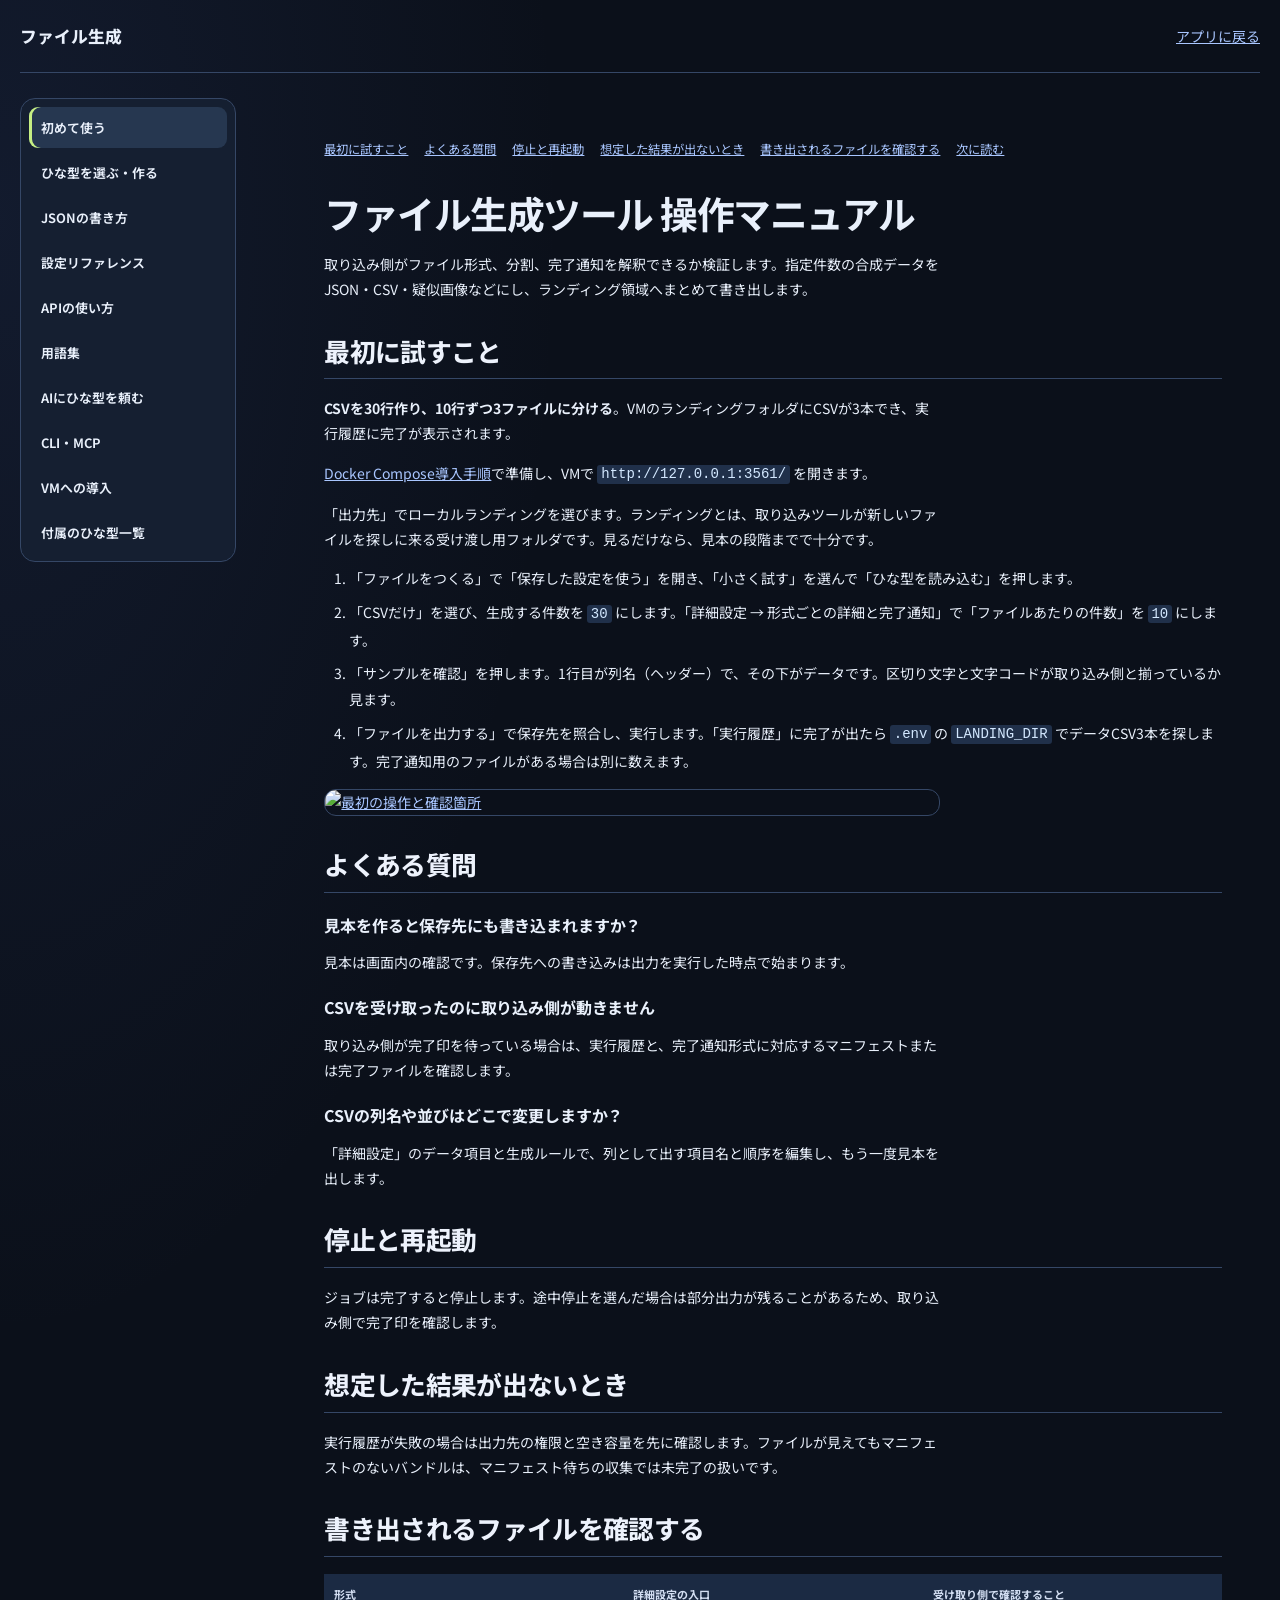
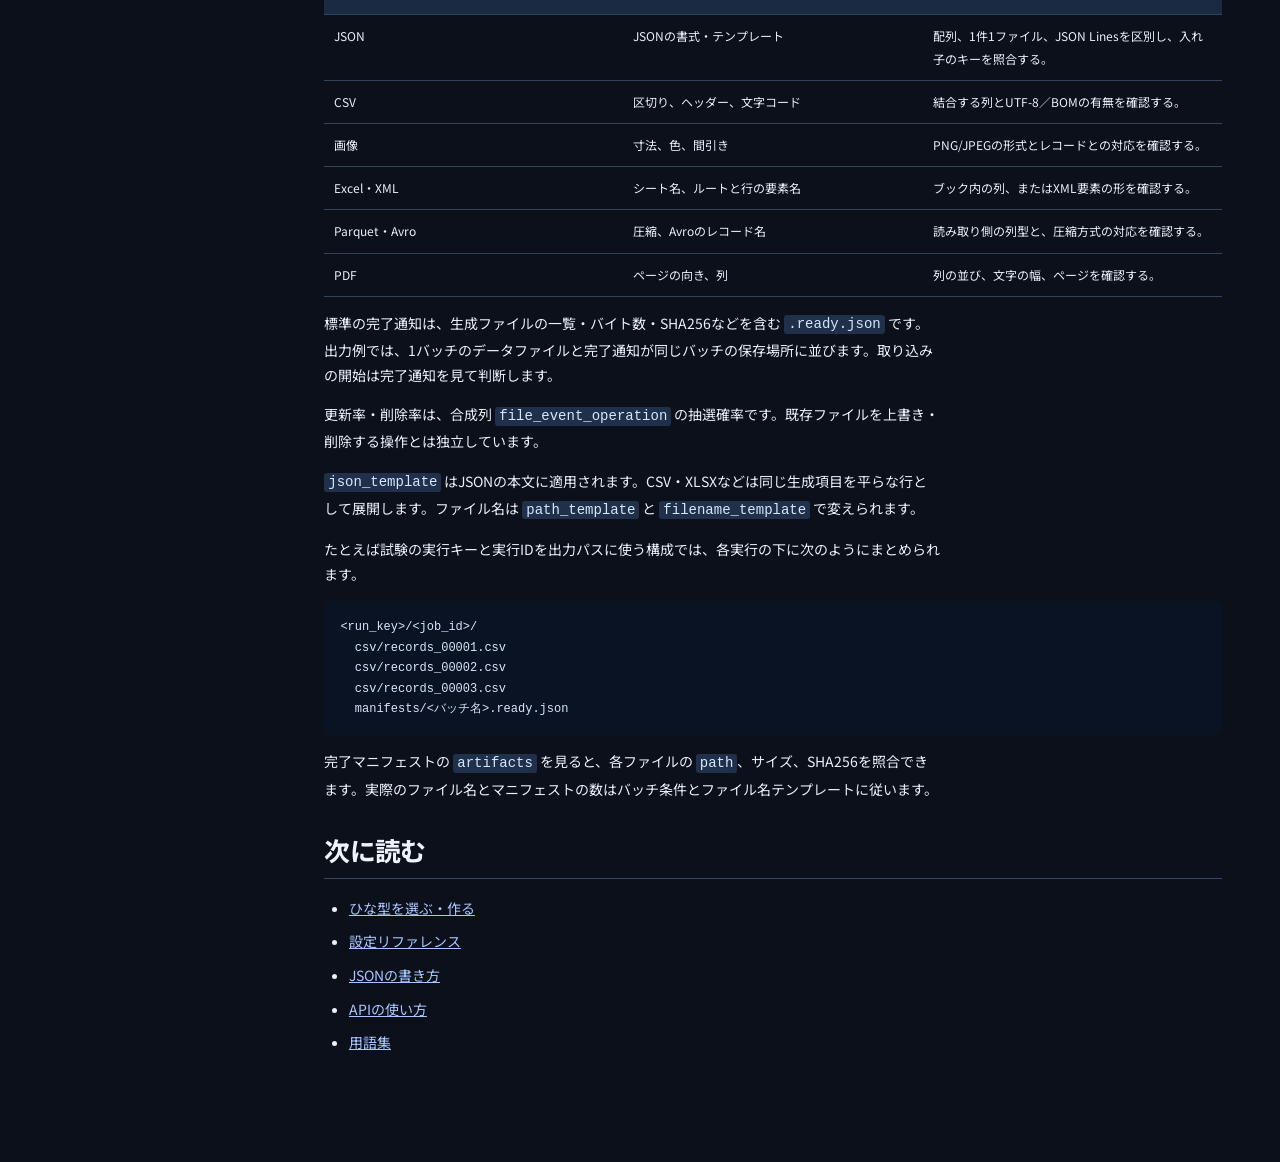
==== commit 1c98ce28: "Address review and guard agent-driven operations" ====
--- a/docs/help-site/index.html
+++ b/docs/help-site/index.html
@@ -15,7 +15,7 @@
     <a href="/">アプリに戻る</a>
   </div>
   <div class="help-layout">
-    <nav class="help-nav" aria-label="ヘルプ"><a href="/help/index.html" aria-current="page">初めて使う</a><a href="/help/presets.html">ひな型を選ぶ・作る</a><a href="/help/templates.html">JSONの書き方</a><a href="/help/settings.html">設定リファレンス</a><a href="/help/api.html">APIの使い方</a><a href="/help/glossary.html">用語集</a><a href="/help/ai.html">AIにひな型を頼む</a><a href="/help/install.html">VMへの導入</a><a href="/help/catalog.html">付属のひな型一覧</a></nav>
+    <nav class="help-nav" aria-label="ヘルプ"><a href="/help/index.html" aria-current="page">初めて使う</a><a href="/help/presets.html">ひな型を選ぶ・作る</a><a href="/help/templates.html">JSONの書き方</a><a href="/help/settings.html">設定リファレンス</a><a href="/help/api.html">APIの使い方</a><a href="/help/glossary.html">用語集</a><a href="/help/ai.html">AIにひな型を頼む</a><a href="/help/mcp.html">CLI・MCP</a><a href="/help/install.html">VMへの導入</a><a href="/help/catalog.html">付属のひな型一覧</a></nav>
     <main class="help-content" id="help-content">
       <nav class="help-outline" aria-label="このページ"><a href="#最初に試すこと">最初に試すこと</a><a href="#よくある質問">よくある質問</a><a href="#停止と再起動">停止と再起動</a><a href="#想定した結果が出ないとき">想定した結果が出ないとき</a><a href="#書き出されるファイルを確認する">書き出されるファイルを確認する</a><a href="#次に読む">次に読む</a></nav>
       <article><h1>ファイル生成ツール 操作マニュアル</h1>
--- a/static/style.css
+++ b/static/style.css
@@ -1,10 +1,3 @@
-@font-face {
-  font-family: "Noto Sans JP";
-  src: url("/static/fonts/noto-sans-jp-all.woff2") format("woff2");
-  font-style: normal;
-  font-weight: 100 900;
-  font-display: swap;
-}
 @font-face {
   font-family: "Noto Sans JP";
   src: url("/static/fonts/noto-sans-jp-ui.woff2") format("woff2");
